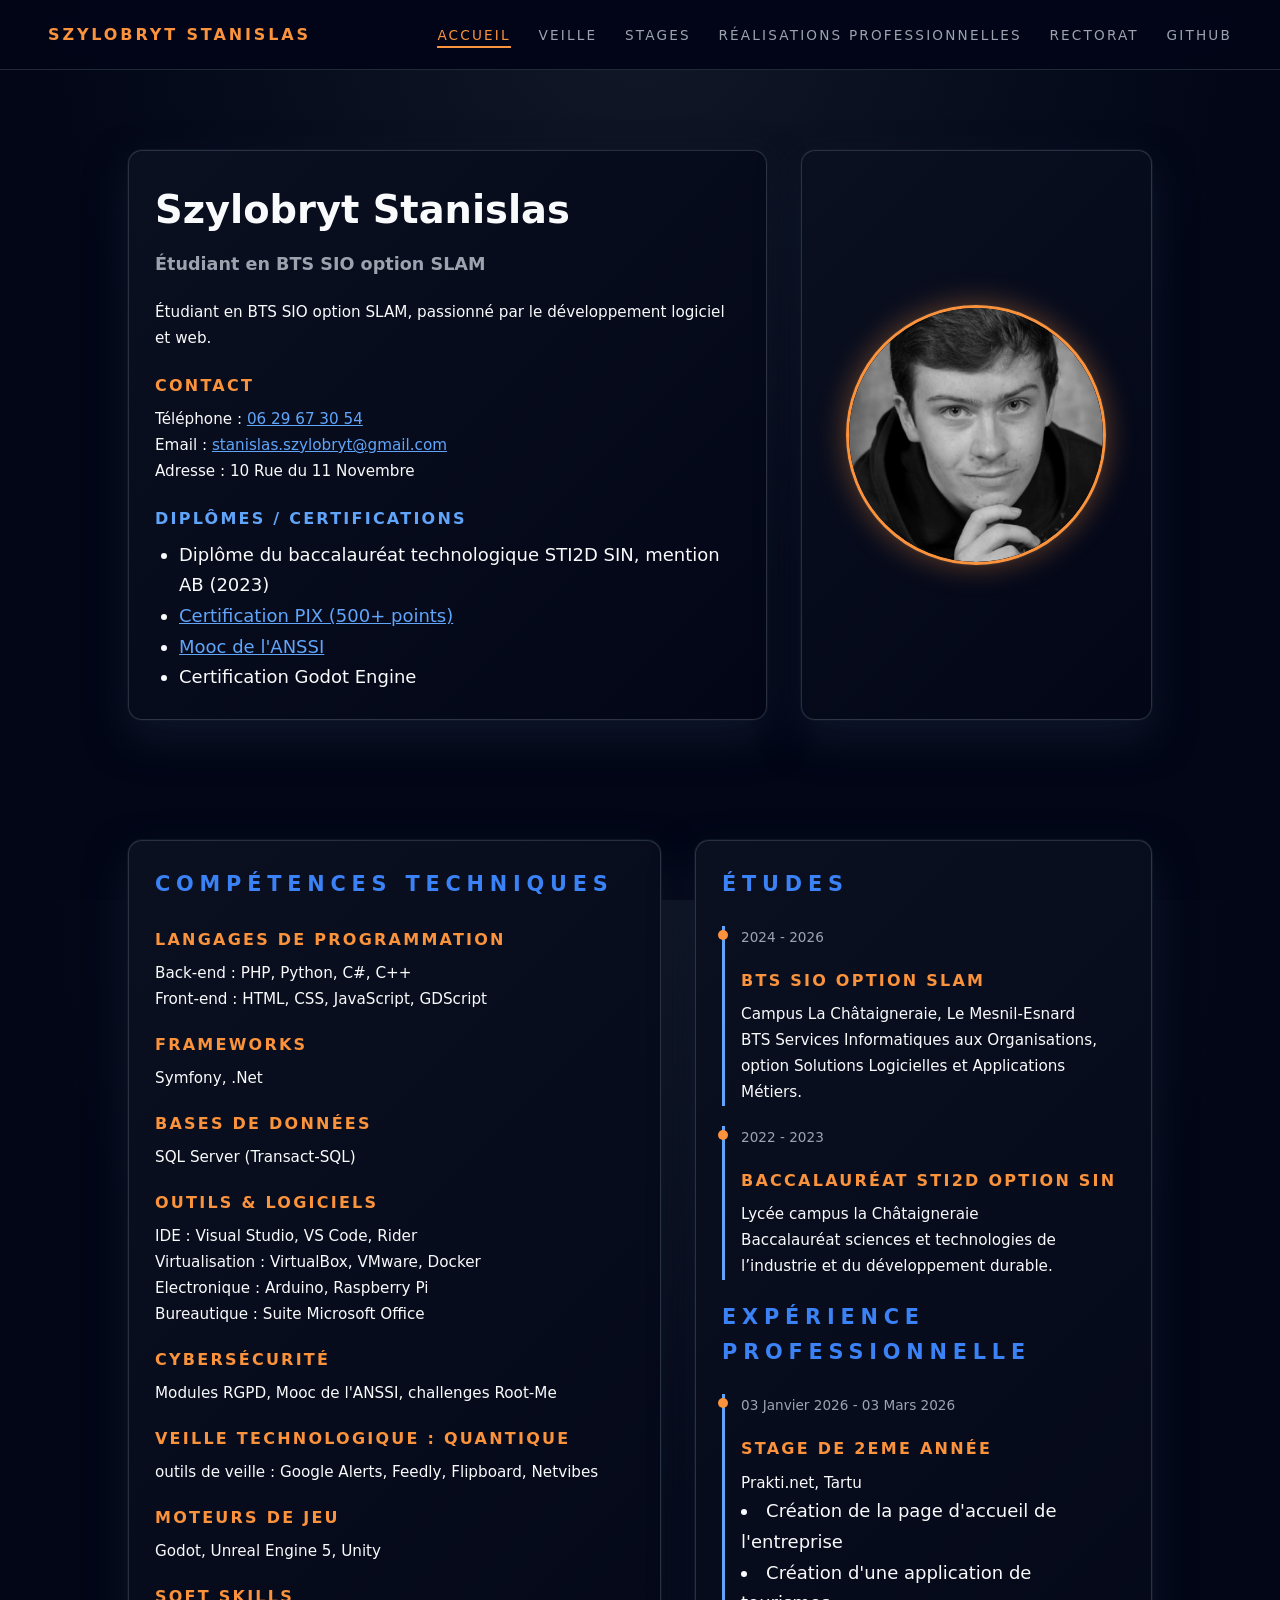
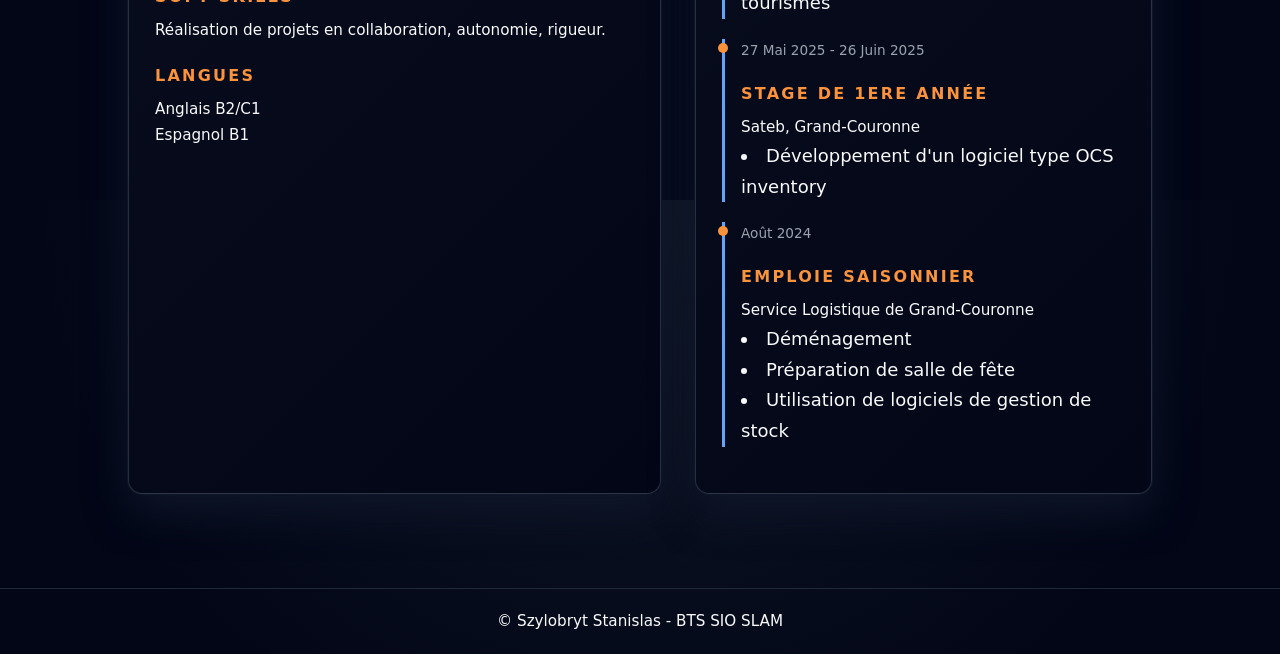
==== index.html @ 809d6f9f "Correction des liens des certif" ====
<!DOCTYPE html>
<html lang="fr">
<head>
    <meta charset="UTF-8">
    <title>Accueil - Portfolio Szylobryt Stanislas</title>
    <meta name="viewport" content="width=device-width, initial-scale=1">
    <link rel="stylesheet" href="css/style.css?v=20260329">
</head>
<body>

<header class="navbar">
    <div class="logo">Szylobryt Stanislas</div>
    <nav>
        <a href="index.html" class="active">Accueil</a>
        <a href="veille.html">Veille</a>
        <a href="stages.html">Stages</a>
        <a href="realisations.html">Réalisations professionnelles</a>
        <a href="rectorat.html">Rectorat</a>
        <a href="https://github.com/stanislassz" target="_blank">GitHub</a>
    </nav>
</header>

<main>

    <section class="section hero">
        <div class="hero-text">
            <h1>Szylobryt Stanislas</h1>
            <h2>Étudiant en BTS SIO option SLAM</h2>
            <p class="profile">
                Étudiant en BTS SIO option SLAM, passionné par le développement logiciel et web.
            </p>

            <div class="contact">
                <h3>Contact</h3>
                <p>Téléphone : <a href="tel:+33629673054">06 29 67 30 54</a></p>
                <p>Email : <a href="mailto:stanislas.szylobryt@gmail.com">stanislas.szylobryt@gmail.com</a></p>
                <p>Adresse : 10 Rue du 11 Novembre</p>
            </div>

            <div class="diplomes">
                <h3>Diplômes / Certifications</h3>
                <ul>
                    <li>Diplôme du baccalauréat technologique STI2D SIN, mention AB (2023)</li>
                    <li><a href="images/certification-pix-20251204.pdf" target="_blank">Certification PIX (500+ points)</a></li>
                    <li><a href="images/attestation_anssi.png" target="_blank">Mooc de l'ANSSI</a></li>
                    <li>Certification Godot Engine</a></li>
                </ul>
            </div>
        </div>

        <div class="hero-photo">
            <div class="photo-placeholder">
                <img src="images/profil_image.jpeg" alt="Photo de profil de Szylobryt Stanislas">
            </div>
        </div>
    </section>

    <section class="section">
        <div class="two-columns">
            <div>
                <h2>Compétences techniques</h2>
                <h3>Langages de programmation</h3>
                <p>Back-end : PHP, Python, C#, C++</p>
                <p>Front-end : HTML, CSS, JavaScript, GDScript</p>

                <h3>Frameworks</h3>
                <p>Symfony, .Net</p>

                <h3>Bases de données</h3>
                <p>SQL Server (Transact-SQL)</p>

                <h3>Outils & Logiciels</h3>
                <p>IDE : Visual Studio, VS Code, Rider</p>
                <p>Virtualisation : VirtualBox, VMware, Docker</p>
                <p>Electronique : Arduino, Raspberry Pi</p>
                <p>Bureautique : Suite Microsoft Office</p>

                <h3>Cybersécurité</h3>
                <p>Modules RGPD, Mooc de l'ANSSI, challenges Root-Me</p>

                <h3>Veille technologique : Quantique</h3>
                <p>outils de veille : Google Alerts, Feedly, Flipboard, Netvibes</p>

                <h3>Moteurs de jeu</h3>
                <p>Godot, Unreal Engine 5, Unity</p>

                <h3>Soft skills</h3>
                <p>Réalisation de projets en collaboration, autonomie, rigueur.</p>

                <h3>Langues</h3>
                <p>Anglais B2/C1</p>
                <p>Espagnol B1</p>
            </div>

            <div>
                <h2>Études</h2>

                <div class="timeline-item">
                    <div class="timeline-date">2024 - 2026</div>
                    <div class="timeline-content">
                        <h3>BTS SIO option SLAM</h3>
                        <p>Campus La Châtaigneraie, Le Mesnil-Esnard</p>
                        <p>BTS Services Informatiques aux Organisations, option Solutions Logicielles et Applications Métiers.</p>
                    </div>
                </div>

                <div class="timeline-item">
                    <div class="timeline-date">2022 - 2023</div>
                    <div class="timeline-content">
                        <h3>Baccalauréat STI2D option SIN</h3>
                        <p>Lycée campus la Châtaigneraie</p>
                        <p>Baccalauréat sciences et technologies de l’industrie et du développement durable.</p>
                    </div>
                </div>

                <h2>Expérience professionnelle</h2>

                <div class="timeline-item">
                    <div class="timeline-date">03 Janvier 2026 - 03 Mars 2026</div>
                    <div class="timeline-content">
                        <h3>Stage de 2eme année</h3>
                        <p>Prakti.net, Tartu</p>
                        <li>Création de la page d'accueil de l'entreprise</li>
                        <li>Création d'une application de tourismes</li>
                    </div>
                </div>

                <div class="timeline-item">
                    <div class="timeline-date">27 Mai 2025 - 26 Juin 2025</div>
                    <div class="timeline-content">
                        <h3>Stage de 1ere année</h3>
                        <p>Sateb, Grand-Couronne</p>
                        <li>Développement d'un logiciel type OCS inventory</li>
                    </div>
                </div>

                <div class="timeline-item">
                    <div class="timeline-date">Août 2024</div>
                    <div class="timeline-content">
                        <h3>Emploie Saisonnier</h3>
                        <p>Service Logistique de Grand-Couronne</p>
                        <li>Déménagement</li>
                        <li>Préparation de salle de fête</li>
                        <li>Utilisation de logiciels de gestion de stock</li>
                    </div>
                </div>
            </div>
        </div>
    </section>

</main>

<footer class="footer">
    <p>© Szylobryt Stanislas - BTS SIO SLAM</p>
</footer>

</body>
</html>
---- css/style.css ----
/* ============ RESET & BASE ============ */

* {
    box-sizing: border-box;
    margin: 0;
    padding: 0;
}

html, body {
    height: 100%;
}

:root {
    /* Fond sombre neutre */
    --bg-main: #060814;
    --bg-panel: #0b1020;
    --border: #1f2937;

    /* Palette : bleu + orange chaud */
    --accent-blue: #3b82f6;
    --accent-blue-soft: #60a5fa;
    --accent-orange: #fb923c;        /* orange chaud principal */
    --accent-orange-soft: #fdba74;   /* orange plus doux */

    --text-main: #f9fafb;
    --text-muted: #9ca3af;
}

body {
    font-family: system-ui, -apple-system, BlinkMacSystemFont, "Segoe UI", sans-serif;
    background: radial-gradient(circle at top, #111827 0, #020617 55%, #020617 100%);
    color: var(--text-main);
    line-height: 1.7;
    font-size: 18px;
}

/* ============ NAVBAR ============ */

.navbar {
    position: fixed;
    top: 0;
    left: 0;
    right: 0;
    height: 70px;
    background: rgba(2, 6, 23, 0.96);
    backdrop-filter: blur(8px);
    border-bottom: 1px solid var(--border);
    display: flex;
    align-items: center;
    justify-content: space-between;
    padding: 0 48px;
    z-index: 100;
}

.logo {
    font-weight: 700;
    letter-spacing: 0.18em;
    text-transform: uppercase;
    font-size: 1rem;
    color: var(--accent-orange);
}

.navbar nav a {
    margin-left: 22px;
    text-decoration: none;
    color: var(--text-muted);
    font-size: 0.85rem;
    text-transform: uppercase;
    letter-spacing: 0.16em;
    padding-bottom: 3px;
    border-bottom: 2px solid transparent;
}

.navbar nav a:hover {
    color: var(--text-main);
    border-bottom-color: var(--accent-blue-soft);
}

.navbar nav a.active {
    color: var(--accent-orange);
    border-bottom-color: var(--accent-orange);
}

/* ============ LAYOUT GÉNÉRAL ============ */

main {
    padding-top: 90px;
}

.section {
    padding: 60px 10vw;
}

/* ============ PANELS / BLOCS ============ */

.panel,
.hero-text,
.hero-photo,
.two-columns > div,
.card {
    background: linear-gradient(135deg, #0b1020 0%, #020617 100%);
    border: 1px solid rgba(148, 163, 184, 0.25);
    border-radius: 14px;
    padding: 26px;
    box-shadow:
        0 18px 40px rgba(15, 23, 42, 0.9),
        0 0 0 1px rgba(15, 23, 42, 0.9);
}

/* ============ TITRES ============ */

.section h2 {
    font-size: 1.3rem;
    margin-bottom: 24px;
    text-transform: uppercase;
    letter-spacing: 0.28em;
    color: var(--accent-blue);
}

.section h3 {
    font-size: 1rem;
    text-transform: uppercase;
    letter-spacing: 0.14em;
    margin-top: 18px;
    margin-bottom: 8px;
    color: var(--accent-orange);
}

/* ============ TEXTE & LIENS ============ */

p {
    font-size: 0.95rem;
    color: var(--text-main);
}

a {
    color: var(--accent-blue-soft);
}

a:hover {
    color: var(--accent-orange-soft);
}

/* ============ HERO (ACCUEIL) ============ */

.hero {
    display: grid;
    grid-template-columns: 2fr 1.1fr;
    gap: 34px;
    align-items: stretch;
}

.hero h1 {
    font-size: 2.4rem;
    margin-bottom: 8px;
}

.hero h2 {
    font-size: 1.1rem;
    margin-bottom: 20px;
    text-transform: none;
    letter-spacing: 0;
    color: var(--text-muted);
}

.profile {
    margin-bottom: 18px;
}

.contact,
.diplomes {
    margin-top: 20px;
}

.contact h3 {
    color: var(--accent-orange);
}

.diplomes h3 {
    color: var(--accent-blue-soft);
}

.diplomes ul {
    list-style: disc;
    margin-left: 24px;
}

/* ============ PHOTO ============ */

.hero-photo {
    display: flex;
    justify-content: center;
    align-items: center;
}

.photo-placeholder {
    width: 260px;
    height: 260px;
    max-width: 260px;
    max-height: 260px;
    aspect-ratio: 1 / 1;
    border-radius: 50%;
    overflow: hidden;
    border: 3px solid var(--accent-orange);
    display: flex;
    align-items: center;
    justify-content: center;
    font-size: 0.8rem;
    text-transform: uppercase;
    color: var(--text-muted);
    box-shadow:
        0 0 30px rgba(251, 146, 60, 0.4),
        0 0 0 1px rgba(15, 23, 42, 1);
}

.photo-placeholder img {
    width: 100%;
    height: 100%;
    border-radius: 50%;
    object-fit: cover;
    display: block;
}

/* ============ LAYOUT 2 COLONNES ============ */

.two-columns {
    display: grid;
    grid-template-columns: 1.4fr 1.2fr;
    gap: 34px;
}

/* ============ COMPÉTENCES ============ */

#competences h3 {
    margin-top: 16px;
}

/* ============ TIMELINE ÉTUDES ============ */

.timeline-item {
    border-left: 3px solid var(--accent-blue-soft);
    padding-left: 16px;
    margin-bottom: 20px;
    position: relative;
}

.timeline-item::before {
    content: "";
    position: absolute;
    left: -7px;
    top: 4px;
    width: 10px;
    height: 10px;
    border-radius: 50%;
    background: var(--accent-orange);
}

.timeline-date {
    font-size: 0.85rem;
    color: var(--text-muted);
    margin-bottom: 4px;
}

/* ============ CARTES (STAGES / RÉALISATIONS) ============ */

.card-list {
    display: grid;
    grid-template-columns: repeat(auto-fit, minmax(280px, 1fr));
    gap: 24px;
    margin-top: 16px;
}

.card h3 {
    margin-bottom: 8px;
    color: var(--accent-blue-soft);
    font-size: 1rem;
}

.card-title-link {
    color: inherit;
    text-decoration: none;
    border-bottom: 1px solid transparent;
}

.card-title-link:hover {
    color: var(--accent-orange-soft);
    border-bottom-color: rgba(251, 146, 60, 0.45);
}

.card-disabled {
    opacity: 0.75;
}

.card-date {
    font-size: 0.85rem;
    color: var(--text-muted);
    margin-bottom: 6px;
}

.card-company {
    font-size: 0.9rem;
    margin-bottom: 8px;
}

.card-desc {
    font-size: 0.95rem;
    margin-bottom: 10px;
}

.card-badge {
    display: inline-block;
    border-radius: 999px;
    border: 1px solid var(--accent-orange);
    color: var(--accent-orange);
    padding: 4px 12px;
    font-size: 0.75rem;
    text-transform: uppercase;
    letter-spacing: 0.14em;
    margin-bottom: 8px;
    background: rgba(251, 146, 60, 0.12);
}

.card-link a {
    text-decoration: none;
    border-bottom: 1px solid var(--accent-blue-soft);
}

/* ============ IMAGES PROJETS ============ */

.placeholder-image {
    width: 100%;
    height: 170px;
    border-radius: 10px;
    border: 1px dashed var(--accent-orange);
    display: flex;
    align-items: center;
    justify-content: center;
    font-size: 0.8rem;
    text-transform: uppercase;
    color: var(--text-muted);
    margin-bottom: 10px;
}

/* ============ REALISATIONS ============ */

.section-intro {
    max-width: 920px;
    margin-bottom: 18px;
    color: var(--text-muted);
}

.realisations-stack {
    display: grid;
    gap: 26px;
    margin-top: 18px;
}

.realisation-card {
    padding: 28px;
}

.realisation-head {
    display: flex;
    align-items: baseline;
    justify-content: space-between;
    gap: 12px;
    flex-wrap: wrap;
}

.realisation-card h4 {
    margin-top: 16px;
    margin-bottom: 8px;
    font-size: 0.84rem;
    text-transform: uppercase;
    letter-spacing: 0.15em;
    color: var(--accent-orange-soft);
}

.competence-tags {
    display: flex;
    flex-wrap: wrap;
    gap: 10px;
    list-style: none;
    margin-top: 6px;
    margin-bottom: 14px;
    padding: 0;
}

.competence-tags li {
    border: 1px solid rgba(96, 165, 250, 0.35);
    background: rgba(96, 165, 250, 0.1);
    color: #dbeafe;
    border-radius: 999px;
    padding: 6px 12px;
    font-size: 0.82rem;
    line-height: 1.4;
}

.image-grid {
    display: grid;
    gap: 14px;
    margin-top: 8px;
}

.image-grid-1 {
    grid-template-columns: 1fr;
}

.image-grid-2 {
    grid-template-columns: 1fr;
}

.image-grid-3 {
    grid-template-columns: 1fr;
}

.shot-slot {
    width: 100%;
    border-radius: 12px;
    border: 1px dashed rgba(251, 146, 60, 0.55);
    background:
        linear-gradient(135deg, rgba(2, 6, 23, 0.55), rgba(15, 23, 42, 0.75)),
        repeating-linear-gradient(
            45deg,
            rgba(148, 163, 184, 0.06) 0,
            rgba(148, 163, 184, 0.06) 12px,
            rgba(148, 163, 184, 0) 12px,
            rgba(148, 163, 184, 0) 24px
        );
    padding: 18px;
    display: flex;
    flex-direction: column;
}

.shot-slot img {
    width: 100%;
    height: calc(100% - 2px);
    object-fit: cover;
    border-radius: 8px;
    display: block;
}

.shot-large {
    min-height: 340px;
}

.shot-wide {
    min-height: 300px;
}

.shot-title {
    font-size: 0.86rem;
    text-transform: uppercase;
    letter-spacing: 0.12em;
    color: var(--accent-orange-soft);
    margin-bottom: 4px;
}

.shot-hint {
    color: var(--text-muted);
    font-size: 0.84rem;
    margin: 0;
}

.stage-detail-card {
    padding: 30px;
}

.stage-detail-card .realisation-head {
    padding-bottom: 18px;
    border-bottom: 1px solid rgba(251, 146, 60, 0.2);
    margin-bottom: 18px;
}

.stage-shots {
    gap: 28px;
}

.stage-shots .shot-wide {
    min-height: 360px;
}

.project-two-pairs {
    grid-template-columns: repeat(2, minmax(0, 1fr));
}

.project-two-pairs .shot-wide {
    min-height: 360px;
}

.project-two-examples {
    grid-template-columns: repeat(2, minmax(0, 1fr));
}

.project-two-examples .shot-wide {
    min-height: 340px;
    padding: 12px;
}

.project-two-examples .shot-slot img {
    max-height: 420px;
    object-fit: contain;
    background: rgba(2, 6, 23, 0.6);
}

.project-two-cards .shot-slot:last-child {
    grid-column: 1 / -1;
    justify-self: center;
    width: min(1100px, 100%);
}

.stage-context-slot {
    min-height: auto;
    justify-content: flex-start;
    gap: 12px;
    padding: 24px 28px;
    background: linear-gradient(135deg, rgba(59, 130, 246, 0.08) 0%, rgba(251, 146, 60, 0.06) 100%) !important;
    border-color: rgba(96, 165, 250, 0.35) !important;
}

.stage-context-slot .shot-title {
    margin-bottom: 12px;
    color: var(--accent-blue-soft);
}

.stage-context-slot .shot-hint {
    font-size: 0.92rem;
    line-height: 1.65;
    margin-bottom: 6px;
}

.stage-context-slot .shot-hint strong {
    color: var(--accent-orange-soft);
    font-weight: 600;
}

.stage-back-link {
    margin-top: 16px;
}

/* ============ VEILLE ============ */

.veille-list {
    margin-top: 12px;
}

.veille-item {
    display: flex;
    gap: 12px;
    align-items: baseline;
    padding: 6px 0;
    border-bottom: 1px dashed var(--border);
}

.veille-date {
    font-size: 0.85rem;
    color: var(--accent-orange);
    min-width: 90px;
}

.veille-title {
    text-decoration: none;
}

/* ============ DÉTAILS PROJETS ============ */

details.details-projet {
    margin-top: 10px;
    border-top: 1px solid var(--border);
    padding-top: 8px;
}

details summary {
    cursor: pointer;
    font-size: 0.9rem;
    color: var(--accent-blue-soft);
}

.details-content h4 {
    margin-top: 10px;
    font-size: 0.85rem;
    text-transform: uppercase;
    letter-spacing: 0.12em;
    color: var(--accent-orange);
}

.details-content ul {
    list-style: disc;
    margin-left: 24px;
}

/* ============ PJ RECTORAT ============ */

.pj-list {
    list-style: none;
    margin-top: 10px;
}

.pj-list li {
    margin-bottom: 6px;
}

/* ============ FOOTER ============ */

.footer {
    padding: 20px 10vw;
    text-align: center;
    font-size: 0.85rem;
    color: var(--text-muted);
    border-top: 1px solid var(--border);
    margin-top: 34px;
}

/* ============ VEILLE - NEWS GRID ============ */

.news-grid {
    display: grid;
    grid-template-columns: 1fr 1fr;
    gap: 34px;
    margin-top: 24px;
}

.news-column h3 {
    margin-bottom: 18px;
    color: var(--accent-orange);
}

.news-card {
    cursor: pointer;
    transition: transform 0.2s ease, box-shadow 0.2s ease, border-color 0.2s ease;
}

.news-card:hover,
.news-card:focus-visible {
    transform: translateY(-3px);
    box-shadow: 0 20px 45px rgba(15, 23, 42, 0.95);
    border-color: rgba(96, 165, 250, 0.55);
    outline: none;
}

.card-header {
    display: flex;
    justify-content: space-between;
    align-items: center;
    margin-bottom: 8px;
}

/* ============ MODAL VEILLE ============ */

body.modal-open {
    overflow: hidden;
}

.modal {
    position: fixed;
    inset: 0;
    z-index: 1000;
    display: none;
    align-items: center;
    justify-content: center;
    padding: 20px;
    background: rgba(6, 8, 20, 0.84);
    backdrop-filter: blur(9px);
}

.modal.is-open {
    display: flex;
    animation: modalOverlayIn 0.24s ease-out;
}

@keyframes modalOverlayIn {
    from { opacity: 0; }
    to { opacity: 1; }
}

@keyframes modalPanelIn {
    from {
        opacity: 0;
        transform: translateY(14px) scale(0.98);
    }
    to {
        opacity: 1;
        transform: translateY(0) scale(1);
    }
}

.modal-content {
    position: relative;
    width: min(760px, 100%);
    max-height: 86vh;
    overflow-y: auto;
    padding: 30px;
    border-radius: 16px;
    border: 1px solid rgba(96, 165, 250, 0.28);
    background:
        radial-gradient(circle at top right, rgba(59, 130, 246, 0.1), transparent 48%),
        linear-gradient(135deg, #0b1020 0%, #030711 100%);
    box-shadow:
        0 24px 70px rgba(2, 6, 23, 0.8),
        0 0 0 1px rgba(15, 23, 42, 0.7);
    animation: modalPanelIn 0.24s ease-out;
}

.modal-topic {
    margin-bottom: 6px;
    color: var(--accent-orange-soft);
    font-size: 0.78rem;
    text-transform: uppercase;
    letter-spacing: 0.17em;
}

.modal-content h3 {
    color: var(--accent-blue-soft);
    margin-bottom: 16px;
    padding-right: 36px;
}

.modal-meta {
    display: grid;
    grid-template-columns: repeat(3, minmax(0, 1fr));
    gap: 10px;
    margin-bottom: 14px;
}

.modal-meta p {
    margin: 0;
    font-size: 0.87rem;
    color: var(--text-muted);
}

.modal-summary {
    margin-top: 8px;
    margin-bottom: 14px;
}

.modal-link {
    display: inline-flex;
    align-items: center;
    gap: 8px;
    padding: 8px 14px;
    border-radius: 999px;
    text-decoration: none;
    border: 1px solid rgba(251, 146, 60, 0.45);
    background: rgba(251, 146, 60, 0.12);
    color: var(--accent-orange-soft);
}

.modal-link:hover {
    border-color: var(--accent-orange);
    color: var(--text-main);
}

.close {
    position: absolute;
    right: 14px;
    top: 12px;
    width: 34px;
    height: 34px;
    border: 0;
    border-radius: 10px;
    background: rgba(148, 163, 184, 0.12);
    color: var(--text-muted);
    font-size: 1.5rem;
    line-height: 1;
    cursor: pointer;
}

.close:hover,
.close:focus-visible {
    background: rgba(251, 146, 60, 0.18);
    color: var(--accent-orange);
    outline: none;
}

/* ============ RESPONSIVE ============ */

@media (max-width: 900px) {
    .navbar {
        padding: 0 18px;
    }

    .navbar nav a {
        margin-left: 12px;
        font-size: 0.75rem;
    }

    .hero {
        grid-template-columns: 1fr;
    }

    .two-columns {
        grid-template-columns: 1fr;
    }

    .hero-photo {
        order: -1;
        margin-bottom: 18px;
    }

    .photo-placeholder {
        width: 210px;
        height: 210px;
        max-width: 210px;
        max-height: 210px;
    }

    .section {
        padding: 40px 6vw;
    }

    .news-grid {
        grid-template-columns: 1fr;
        gap: 24px;
    }

    .modal-content {
        padding: 22px;
    }

    .modal-meta {
        grid-template-columns: 1fr;
        gap: 6px;
    }

    .realisation-card {
        padding: 20px;
    }

    .shot-large,
    .shot-wide {
        min-height: 220px;
    }

    .project-two-pairs {
        grid-template-columns: 1fr;
    }

    .project-two-examples {
        grid-template-columns: 1fr;
    }
}
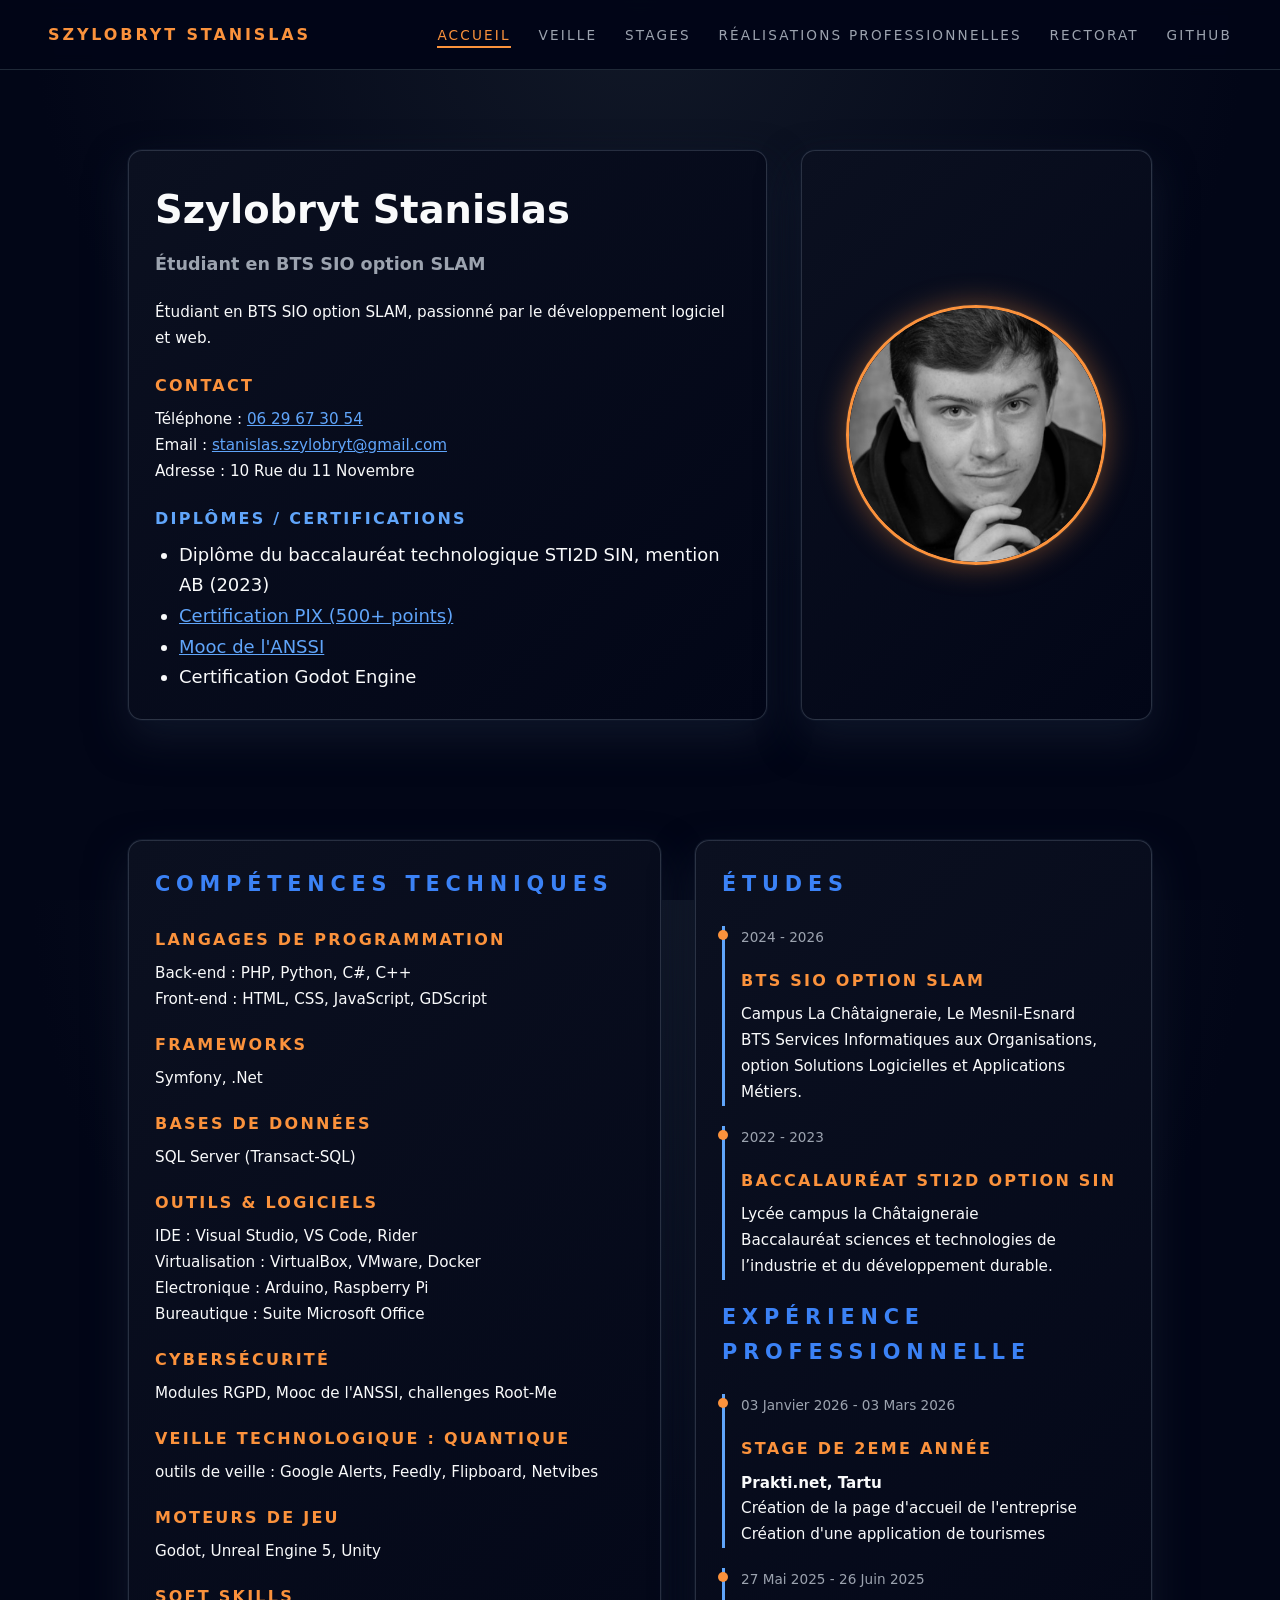
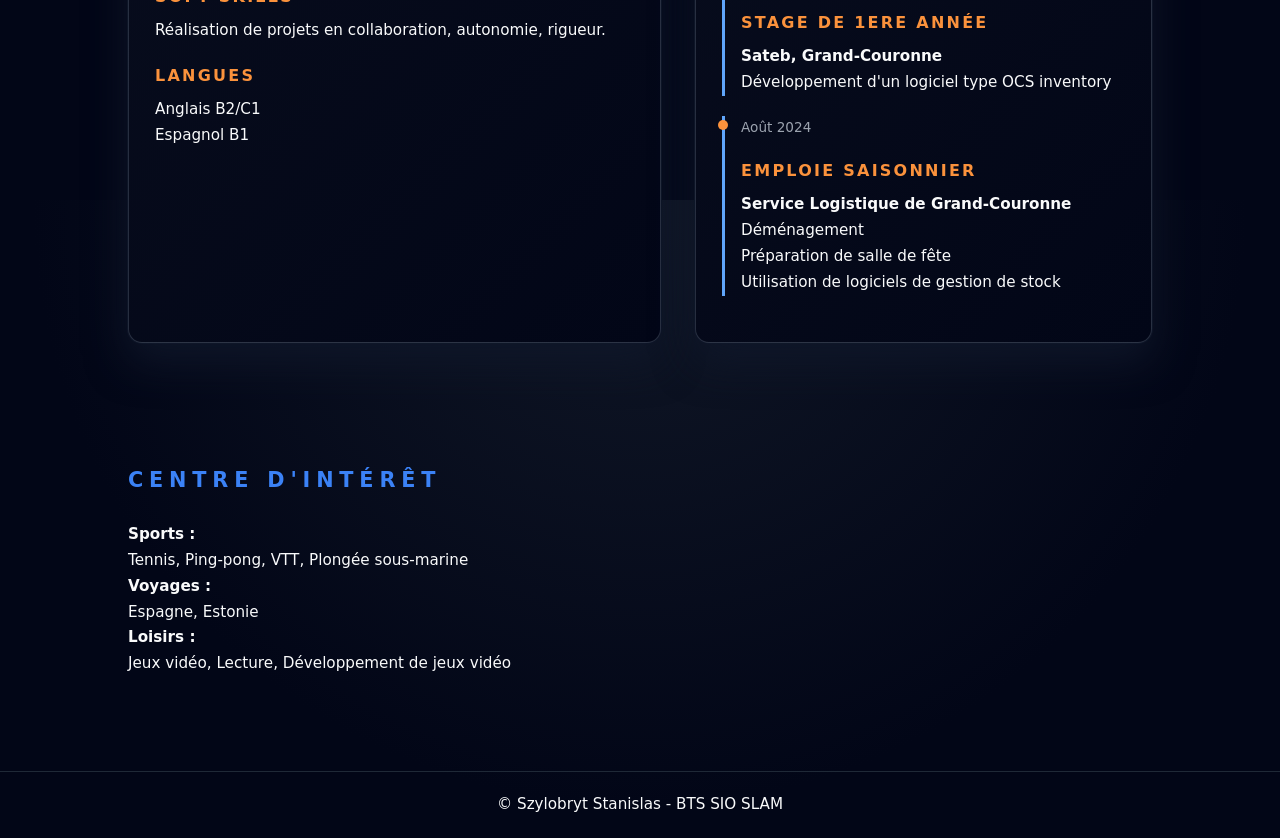
==== commit 1db06a7c: "Ajout d'info supp sur la page principale" ====
--- a/index.html
+++ b/index.html
@@ -119,9 +119,9 @@
                     <div class="timeline-date">03 Janvier 2026 - 03 Mars 2026</div>
                     <div class="timeline-content">
                         <h3>Stage de 2eme année</h3>
-                        <p>Prakti.net, Tartu</p>
-                        <li>Création de la page d'accueil de l'entreprise</li>
-                        <li>Création d'une application de tourismes</li>
+                        <p><b>Prakti.net, Tartu</b></p>
+                        <p>Création de la page d'accueil de l'entreprise</p>
+                        <p>Création d'une application de tourismes</p>
                     </div>
                 </div>
 
@@ -129,8 +129,8 @@
                     <div class="timeline-date">27 Mai 2025 - 26 Juin 2025</div>
                     <div class="timeline-content">
                         <h3>Stage de 1ere année</h3>
-                        <p>Sateb, Grand-Couronne</p>
-                        <li>Développement d'un logiciel type OCS inventory</li>
+                        <p><b>Sateb, Grand-Couronne</b></p>
+                        <p>Développement d'un logiciel type OCS inventory</p>
                     </div>
                 </div>
 
@@ -138,13 +138,27 @@
                     <div class="timeline-date">Août 2024</div>
                     <div class="timeline-content">
                         <h3>Emploie Saisonnier</h3>
-                        <p>Service Logistique de Grand-Couronne</p>
-                        <li>Déménagement</li>
-                        <li>Préparation de salle de fête</li>
-                        <li>Utilisation de logiciels de gestion de stock</li>
+                        <p><b>Service Logistique de Grand-Couronne</b></p>
+                        <p>Déménagement</p>
+                        <p>Préparation de salle de fête</p>
+                        <p>Utilisation de logiciels de gestion de stock</p>
                     </div>
                 </div>
             </div>
+        </div>
+    </section>
+
+    <section class="section">
+        <div class="one-column">
+            <h2>Centre d'intérêt</h2>
+            <p><b>Sports :</b></p>
+            <p>Tennis, Ping-pong, VTT, Plongée sous-marine</p>
+
+            <p><b>Voyages :</b></p>
+            <p>Espagne, Estonie</p>
+
+            <p><b>Loisirs :</b></p>
+            <p>Jeux vidéo, Lecture, Développement de jeux vidéo</p>
         </div>
     </section>
 
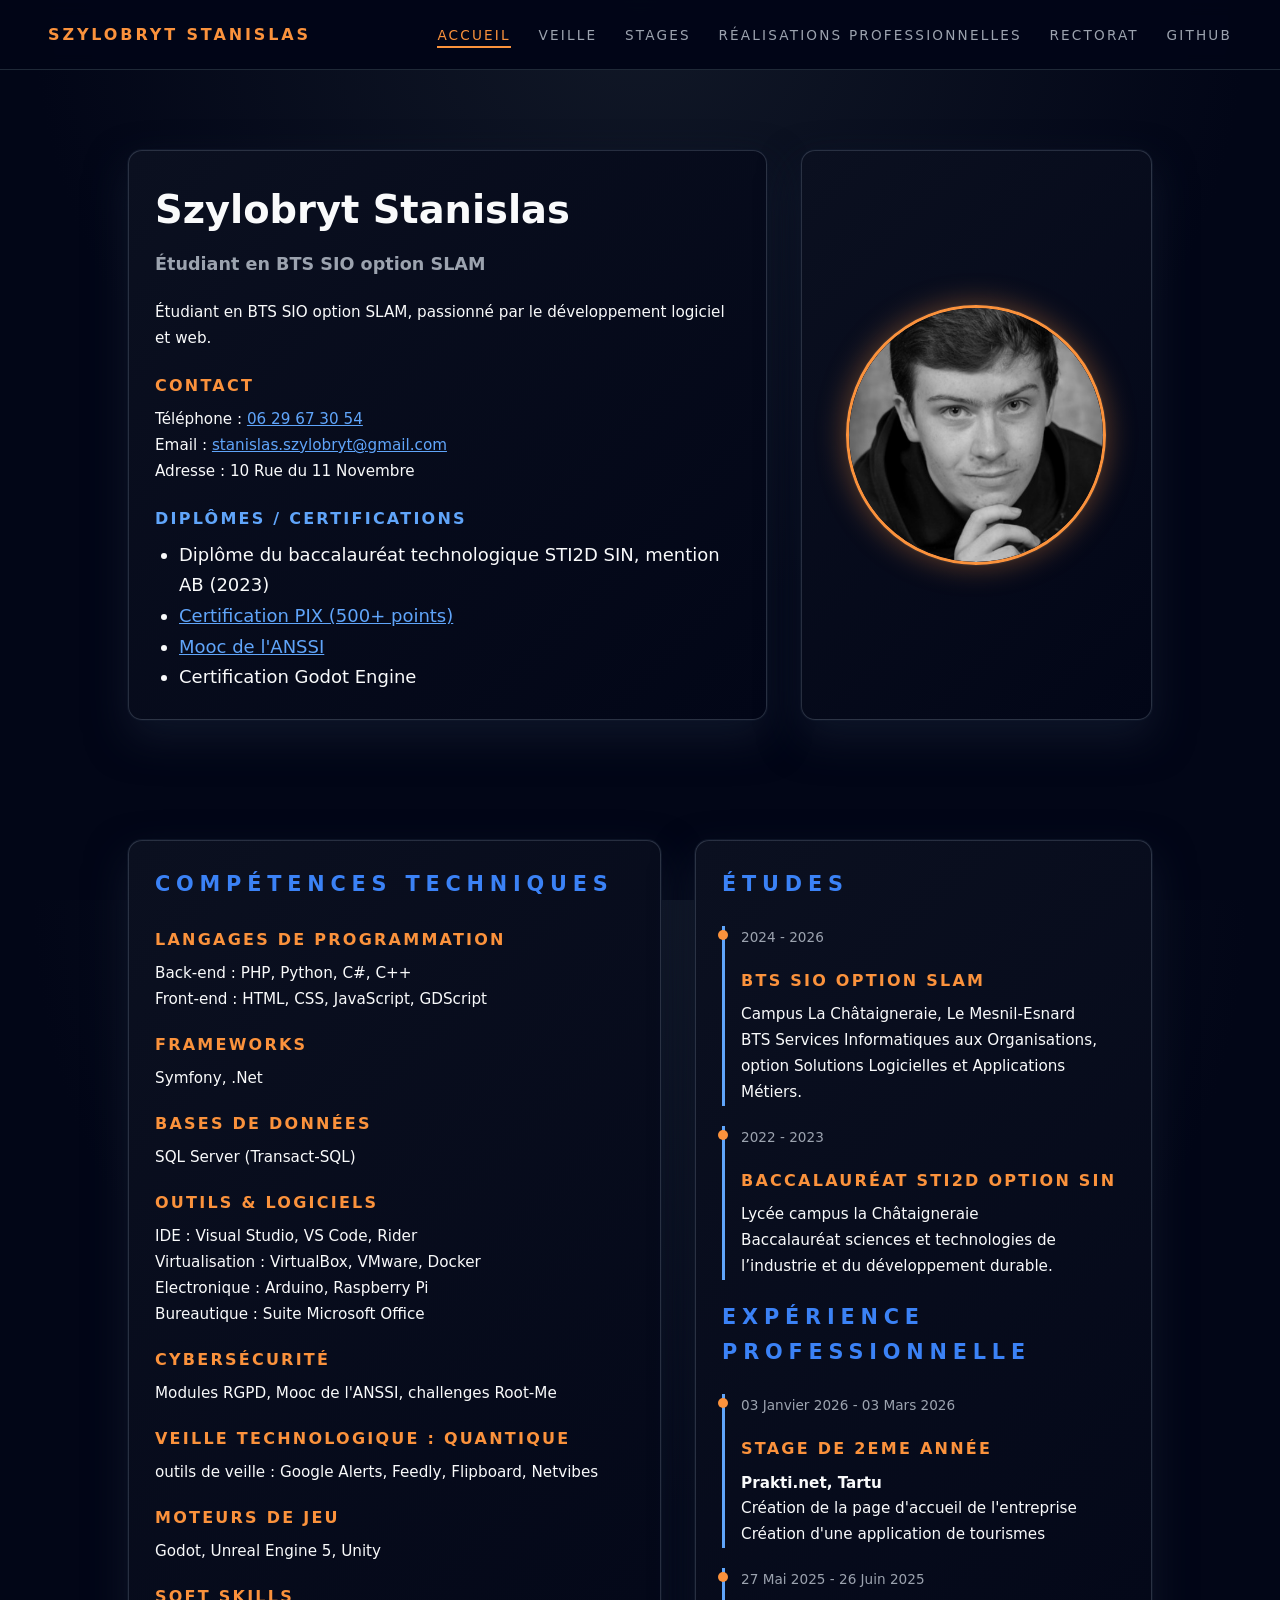
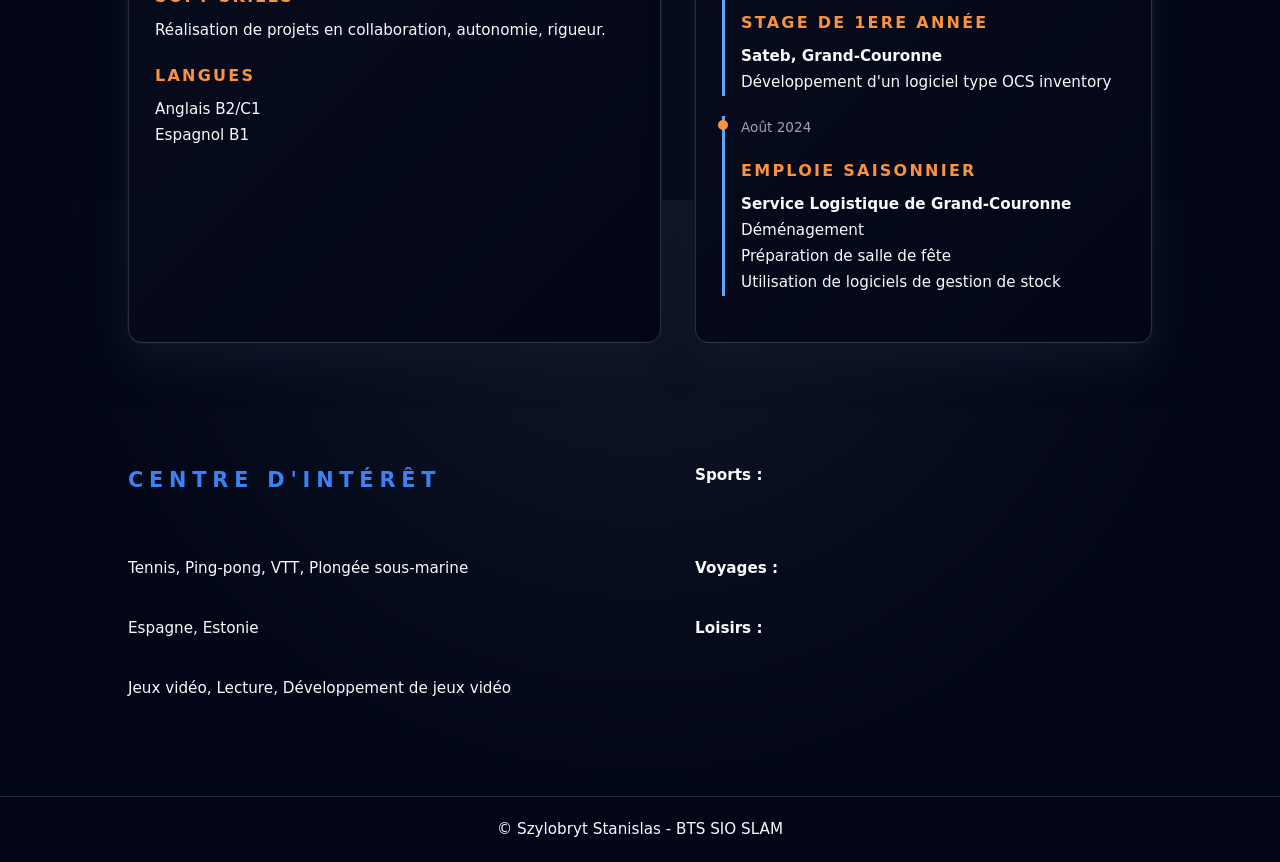
==== commit add50195: "Ajout d'info supp sur la page principale" ====
--- a/index.html
+++ b/index.html
@@ -149,7 +149,7 @@
     </section>
 
     <section class="section">
-        <div class="one-column">
+        <div class="two-columns">
             <h2>Centre d'intérêt</h2>
             <p><b>Sports :</b></p>
             <p>Tennis, Ping-pong, VTT, Plongée sous-marine</p>
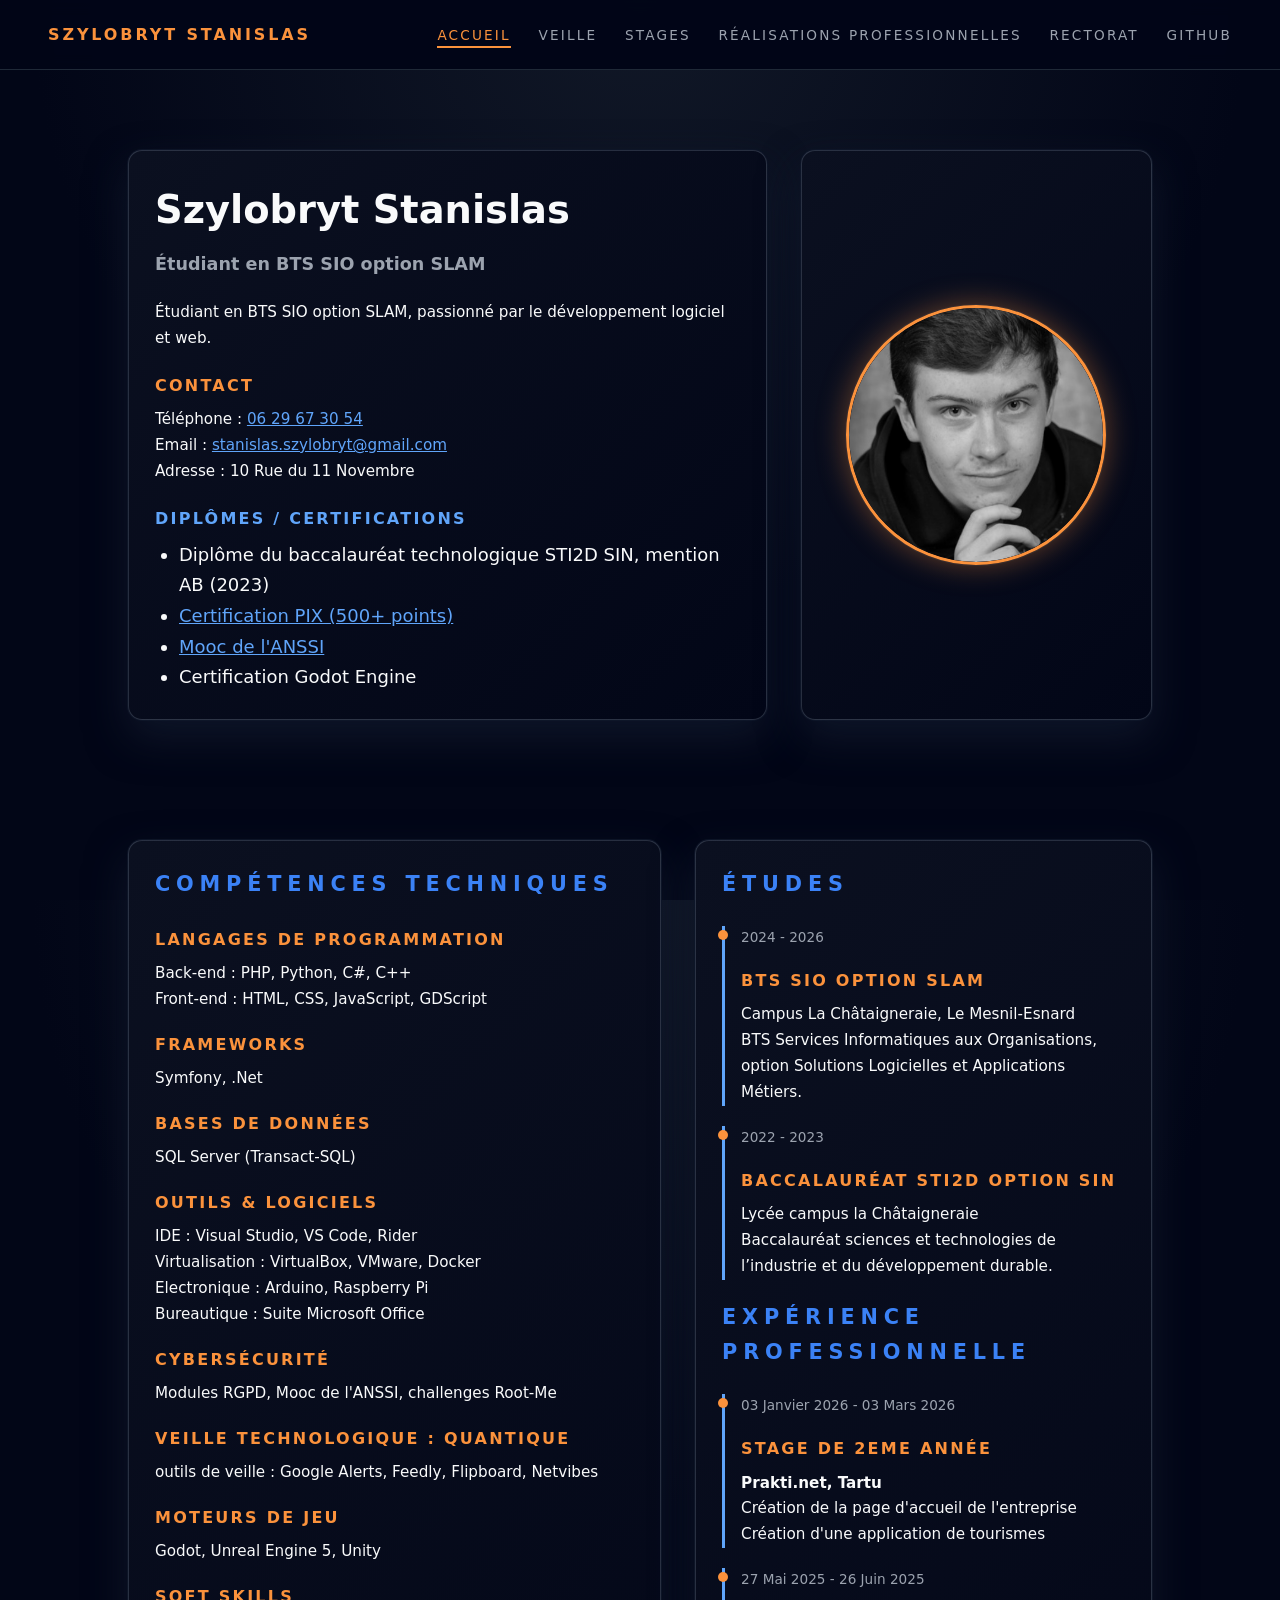
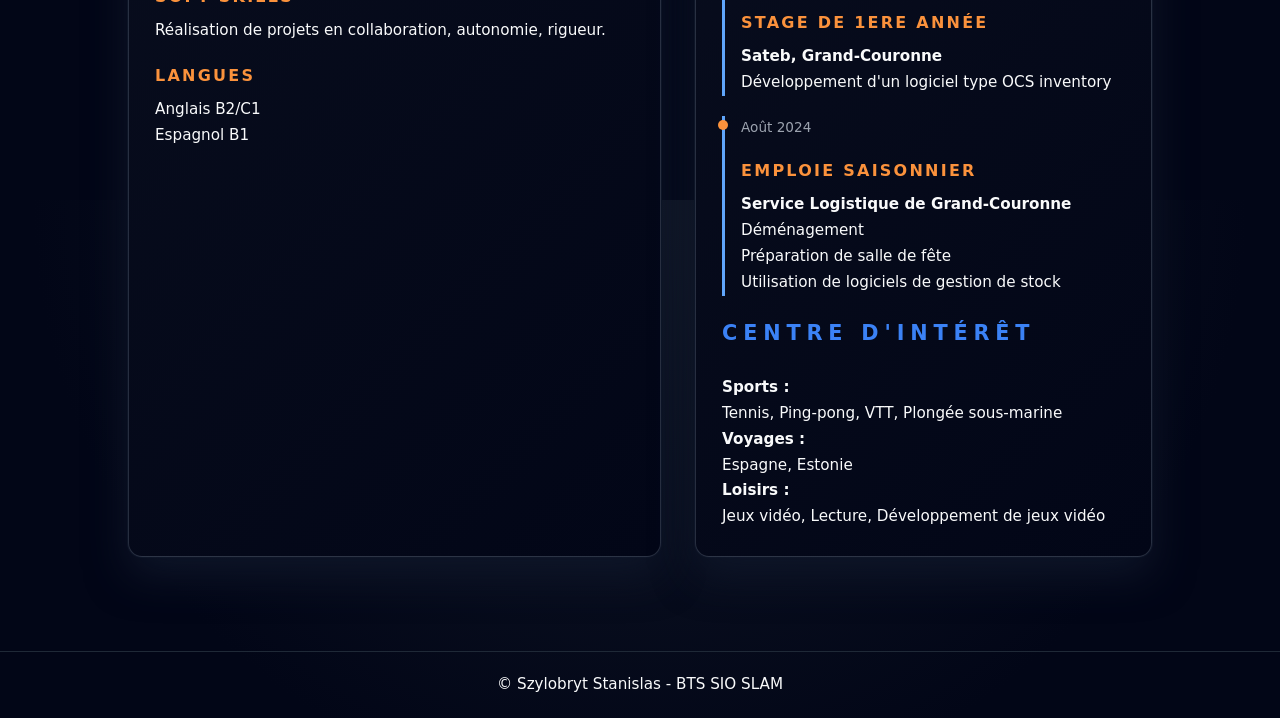
==== commit 1f1a54ea: "Ajout d'info supp sur la page principale" ====
--- a/index.html
+++ b/index.html
@@ -144,21 +144,19 @@
                         <p>Utilisation de logiciels de gestion de stock</p>
                     </div>
                 </div>
+
+                <div>
+                    <h2>Centre d'intérêt</h2>
+                    <p><b>Sports :</b></p>
+                    <p>Tennis, Ping-pong, VTT, Plongée sous-marine</p>
+
+                    <p><b>Voyages :</b></p>
+                    <p>Espagne, Estonie</p>
+
+                    <p><b>Loisirs :</b></p>
+                    <p>Jeux vidéo, Lecture, Développement de jeux vidéo</p>
+                </div>
             </div>
-        </div>
-    </section>
-
-    <section class="section">
-        <div class="two-columns">
-            <h2>Centre d'intérêt</h2>
-            <p><b>Sports :</b></p>
-            <p>Tennis, Ping-pong, VTT, Plongée sous-marine</p>
-
-            <p><b>Voyages :</b></p>
-            <p>Espagne, Estonie</p>
-
-            <p><b>Loisirs :</b></p>
-            <p>Jeux vidéo, Lecture, Développement de jeux vidéo</p>
         </div>
     </section>
 
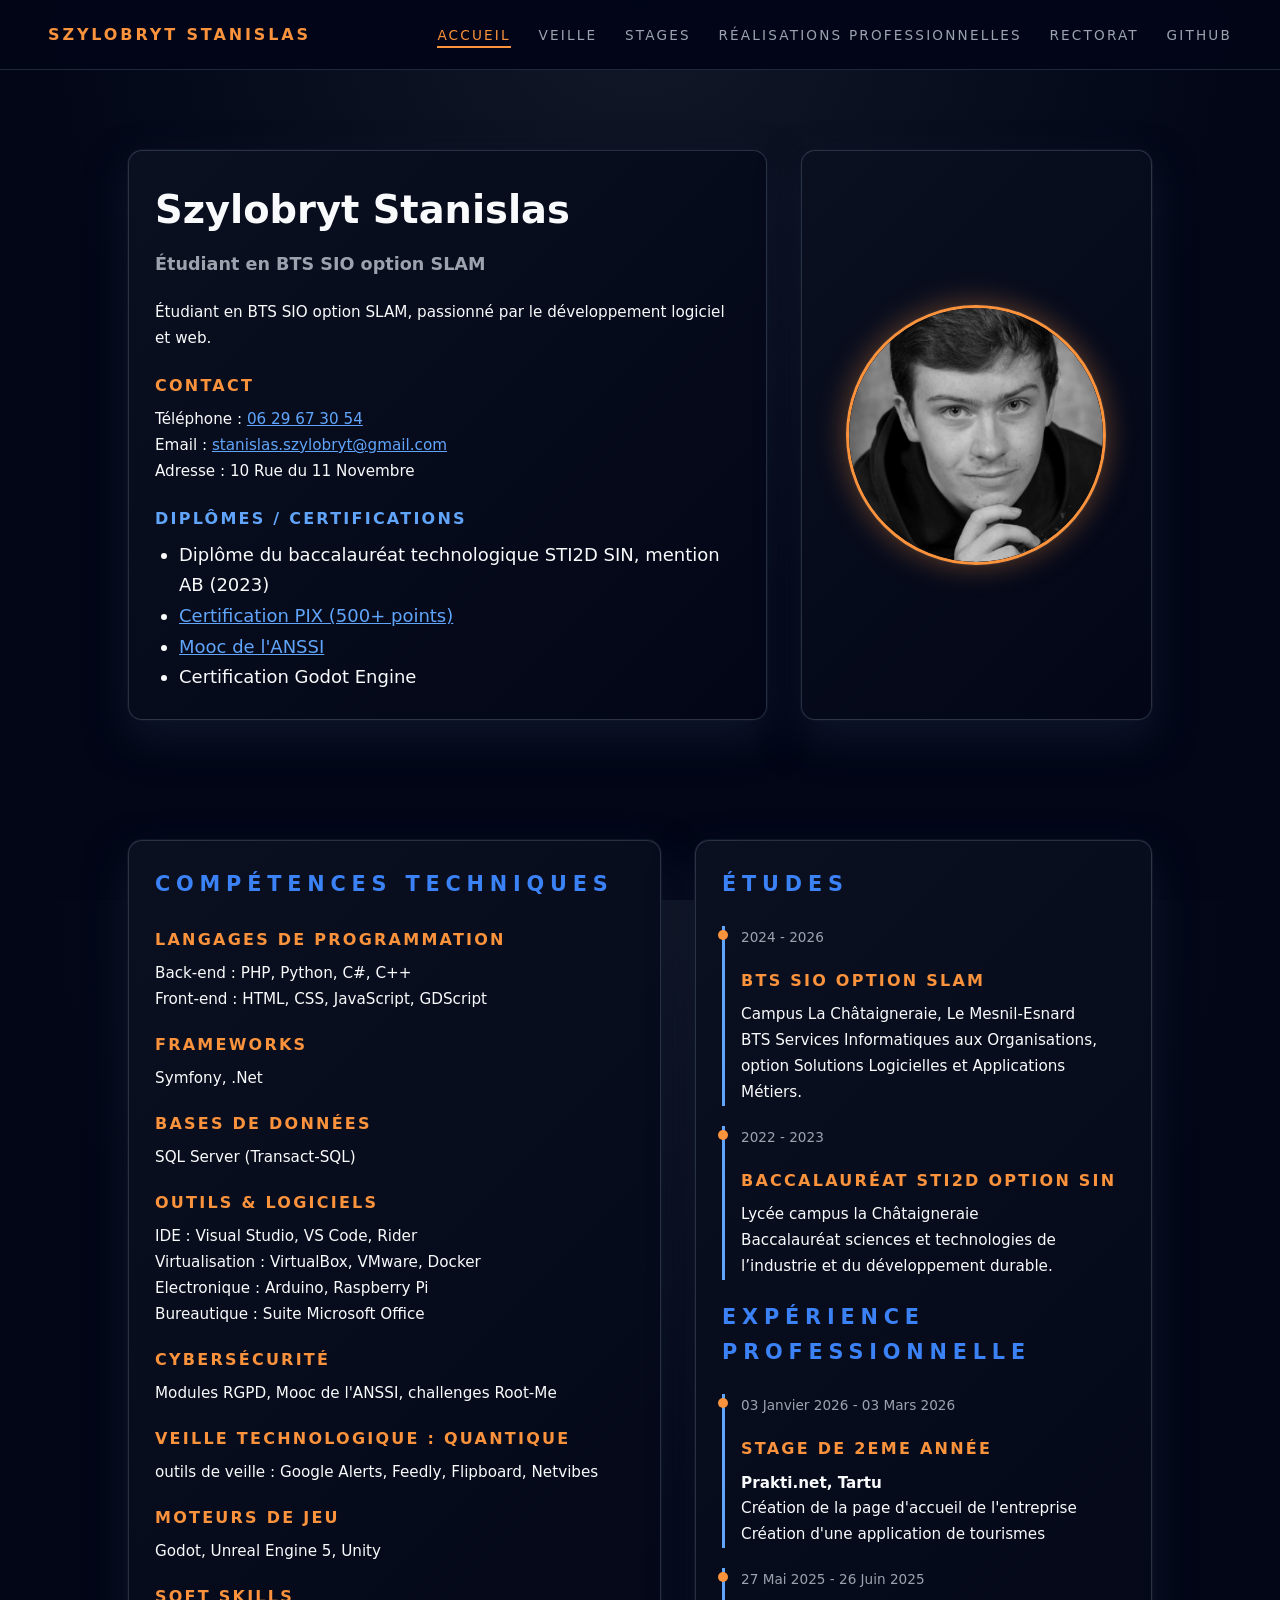
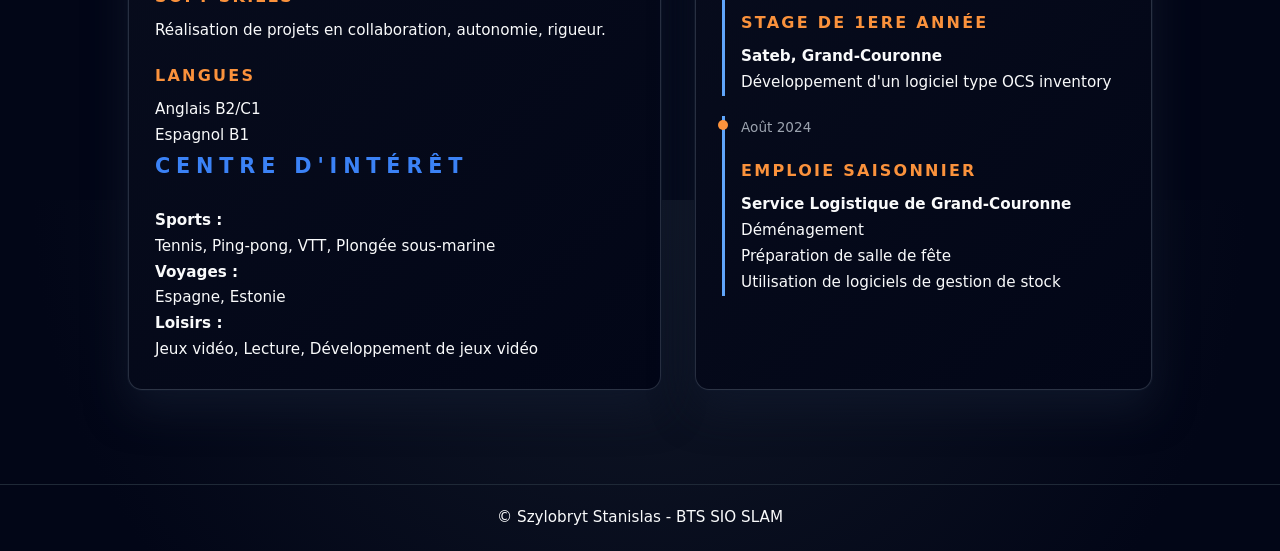
==== commit 1c79c354: "Ajout d'info supp sur la page principale" ====
--- a/index.html
+++ b/index.html
@@ -90,6 +90,17 @@
                 <h3>Langues</h3>
                 <p>Anglais B2/C1</p>
                 <p>Espagnol B1</p>
+
+                <h2>Centre d'intérêt</h2>
+                <p><b>Sports :</b></p>
+                <p>Tennis, Ping-pong, VTT, Plongée sous-marine</p>
+
+                <p><b>Voyages :</b></p>
+                <p>Espagne, Estonie</p>
+
+                <p><b>Loisirs :</b></p>
+                <p>Jeux vidéo, Lecture, Développement de jeux vidéo</p>
+
             </div>
 
             <div>
@@ -144,18 +155,6 @@
                         <p>Utilisation de logiciels de gestion de stock</p>
                     </div>
                 </div>
-
-                <div>
-                    <h2>Centre d'intérêt</h2>
-                    <p><b>Sports :</b></p>
-                    <p>Tennis, Ping-pong, VTT, Plongée sous-marine</p>
-
-                    <p><b>Voyages :</b></p>
-                    <p>Espagne, Estonie</p>
-
-                    <p><b>Loisirs :</b></p>
-                    <p>Jeux vidéo, Lecture, Développement de jeux vidéo</p>
-                </div>
             </div>
         </div>
     </section>
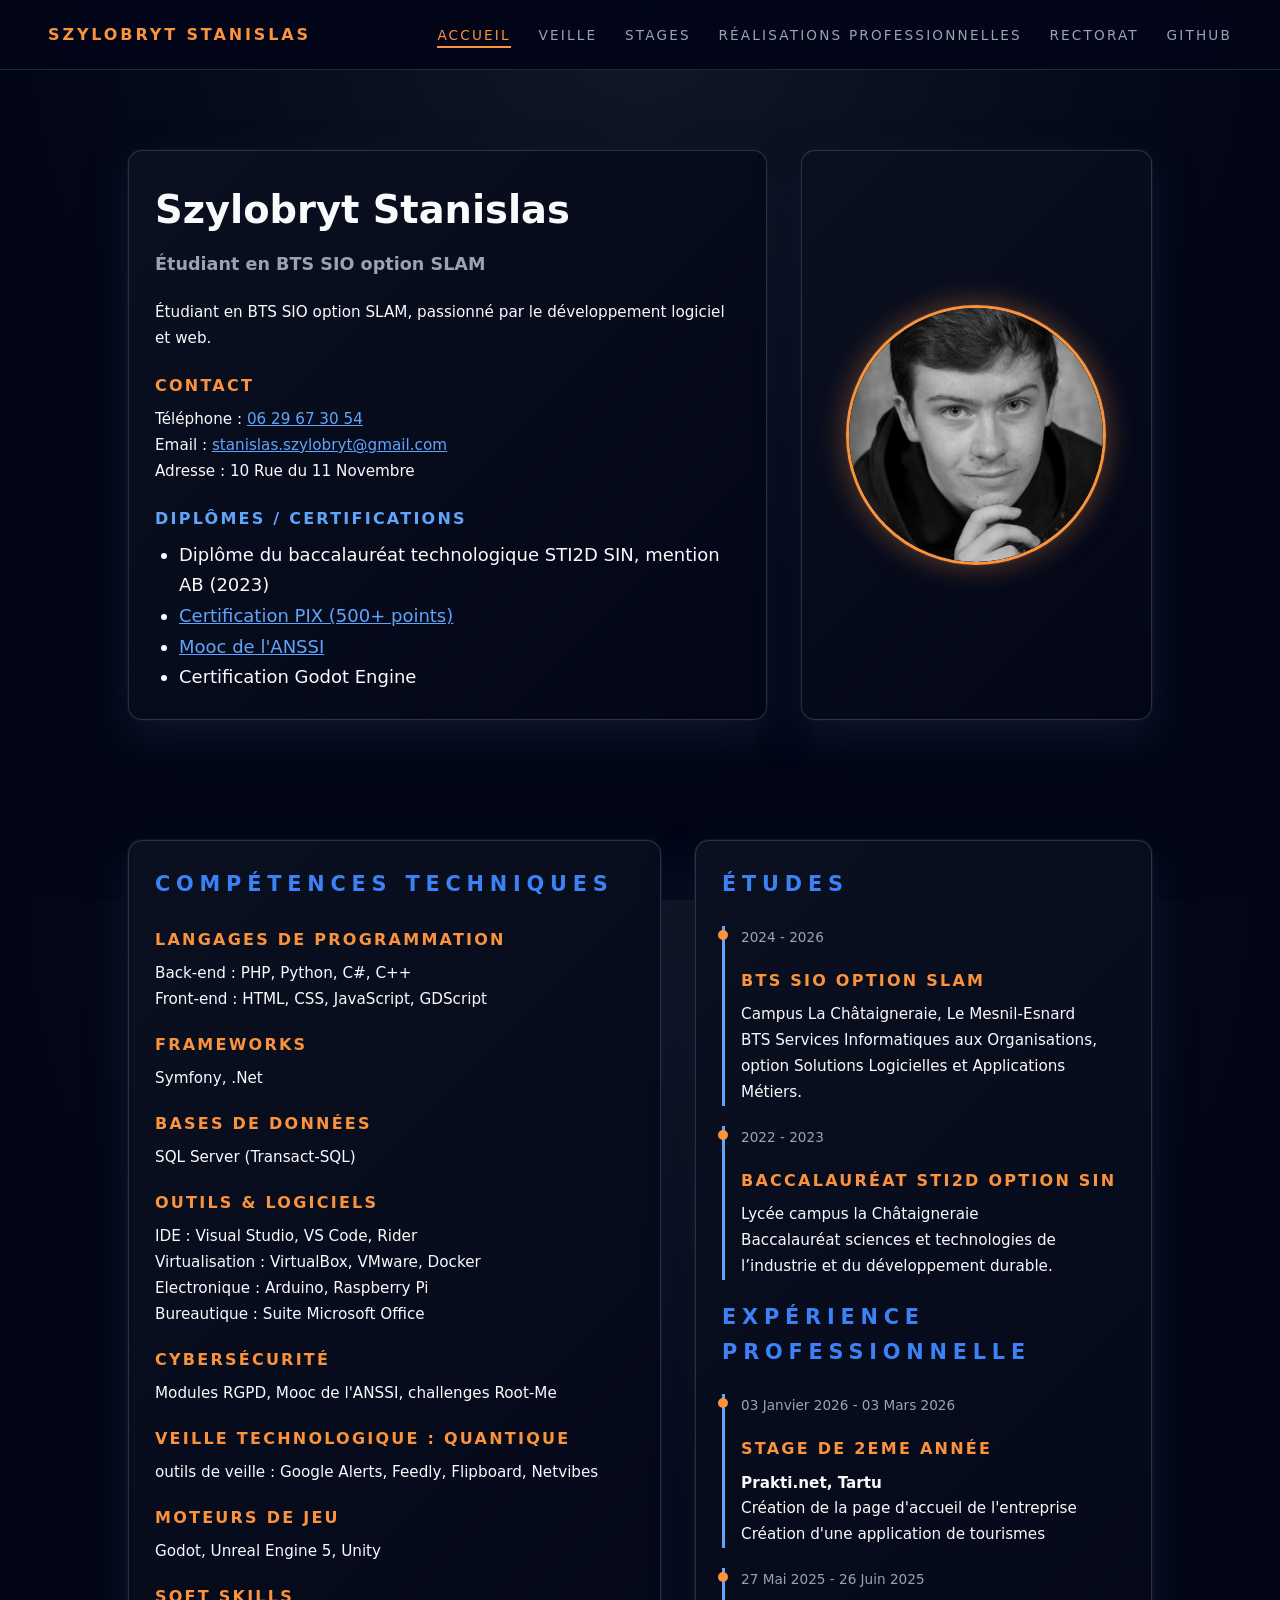
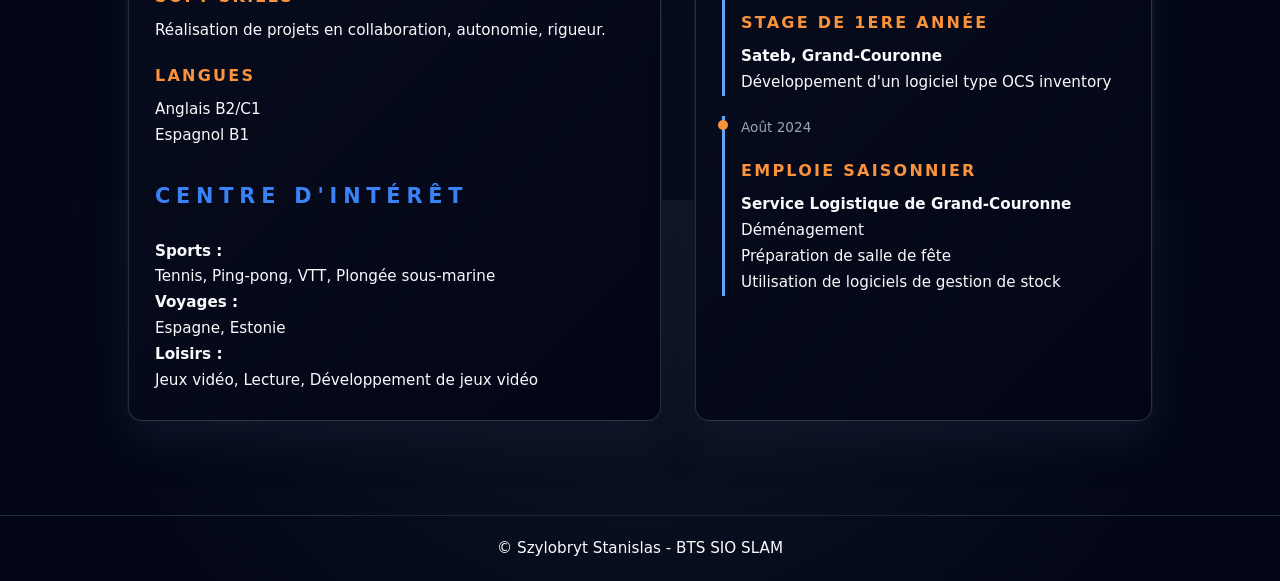
==== commit fe0c416a: "Mise à jour de la page veille" ====
--- a/index.html
+++ b/index.html
@@ -91,6 +91,8 @@
                 <p>Anglais B2/C1</p>
                 <p>Espagnol B1</p>
 
+                <br>
+
                 <h2>Centre d'intérêt</h2>
                 <p><b>Sports :</b></p>
                 <p>Tennis, Ping-pong, VTT, Plongée sous-marine</p>
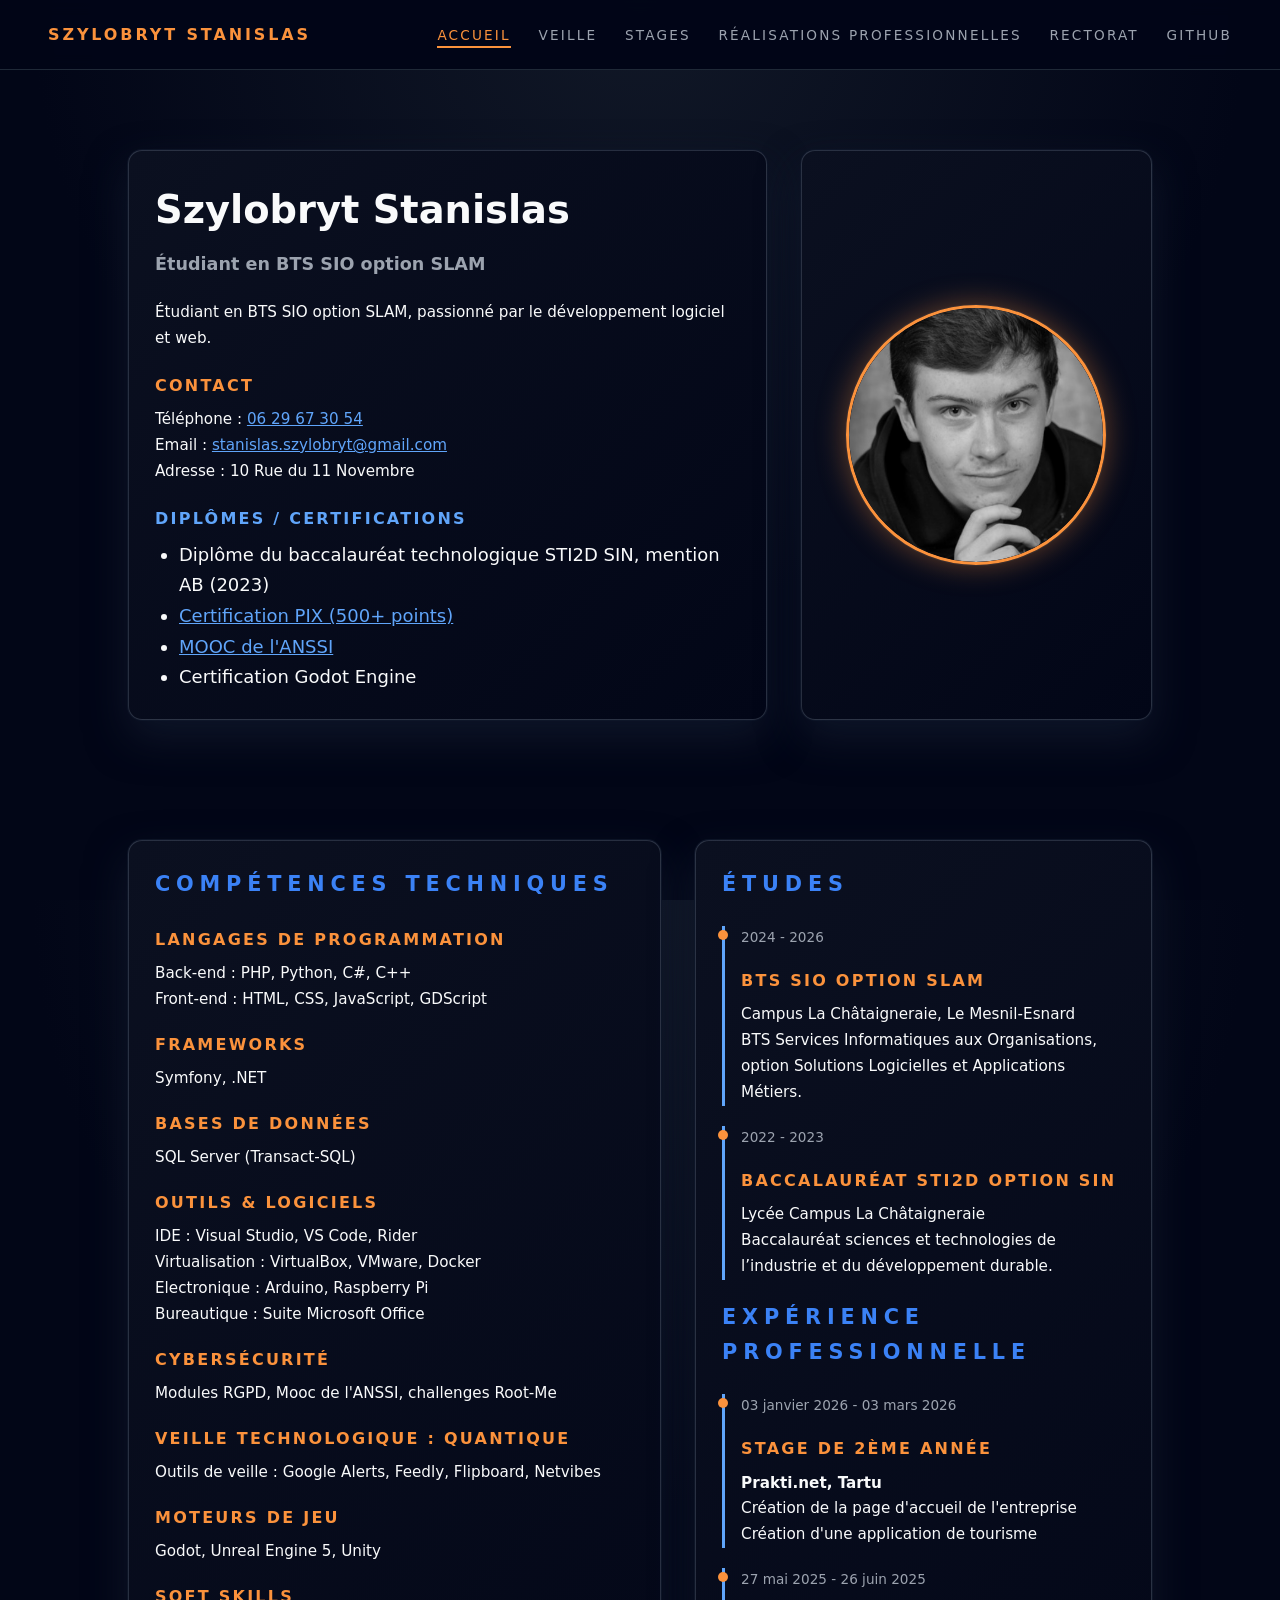
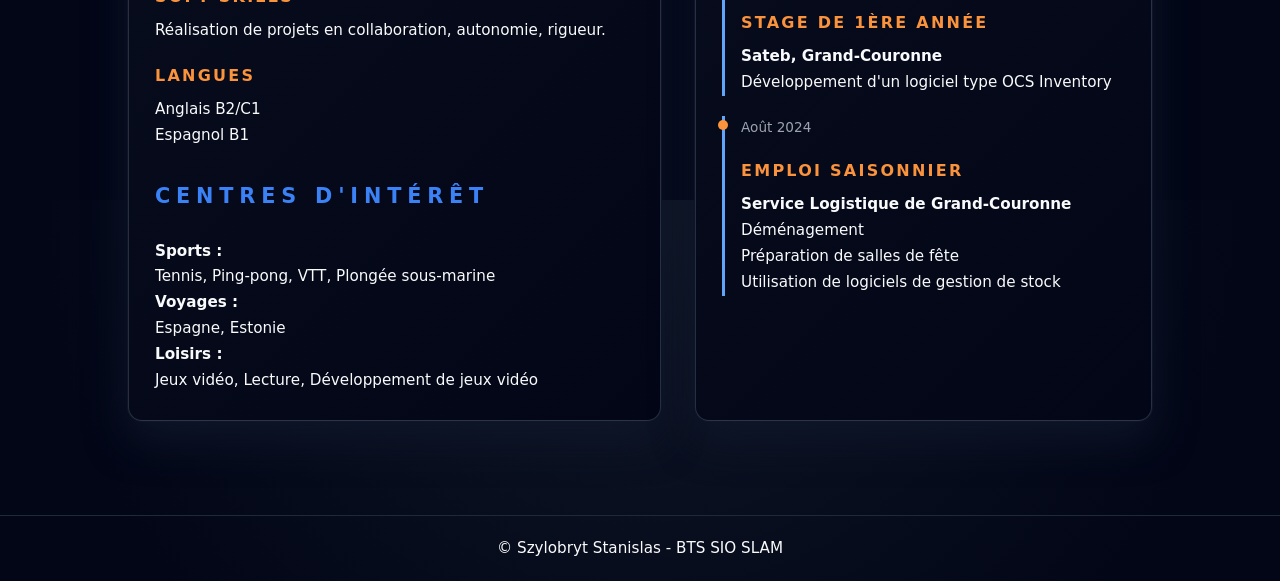
==== commit 0efaba92: "Correction orthographes" ====
--- a/index.html
+++ b/index.html
@@ -42,8 +42,8 @@
                 <ul>
                     <li>Diplôme du baccalauréat technologique STI2D SIN, mention AB (2023)</li>
                     <li><a href="images/certification-pix-20251204.pdf" target="_blank">Certification PIX (500+ points)</a></li>
-                    <li><a href="images/attestation_anssi.png" target="_blank">Mooc de l'ANSSI</a></li>
-                    <li>Certification Godot Engine</a></li>
+                    <li><a href="images/attestation_anssi.png" target="_blank">MOOC de l'ANSSI</a></li>
+                    <li>Certification Godot Engine</li>
                 </ul>
             </div>
         </div>
@@ -64,7 +64,7 @@
                 <p>Front-end : HTML, CSS, JavaScript, GDScript</p>
 
                 <h3>Frameworks</h3>
-                <p>Symfony, .Net</p>
+                <p>Symfony, .NET</p>
 
                 <h3>Bases de données</h3>
                 <p>SQL Server (Transact-SQL)</p>
@@ -79,7 +79,7 @@
                 <p>Modules RGPD, Mooc de l'ANSSI, challenges Root-Me</p>
 
                 <h3>Veille technologique : Quantique</h3>
-                <p>outils de veille : Google Alerts, Feedly, Flipboard, Netvibes</p>
+                <p>Outils de veille : Google Alerts, Feedly, Flipboard, Netvibes</p>
 
                 <h3>Moteurs de jeu</h3>
                 <p>Godot, Unreal Engine 5, Unity</p>
@@ -93,7 +93,7 @@
 
                 <br>
 
-                <h2>Centre d'intérêt</h2>
+                <h2>Centres d'intérêt</h2>
                 <p><b>Sports :</b></p>
                 <p>Tennis, Ping-pong, VTT, Plongée sous-marine</p>
 
@@ -121,7 +121,7 @@
                     <div class="timeline-date">2022 - 2023</div>
                     <div class="timeline-content">
                         <h3>Baccalauréat STI2D option SIN</h3>
-                        <p>Lycée campus la Châtaigneraie</p>
+                        <p>Lycée Campus La Châtaigneraie</p>
                         <p>Baccalauréat sciences et technologies de l’industrie et du développement durable.</p>
                     </div>
                 </div>
@@ -129,31 +129,31 @@
                 <h2>Expérience professionnelle</h2>
 
                 <div class="timeline-item">
-                    <div class="timeline-date">03 Janvier 2026 - 03 Mars 2026</div>
+                    <div class="timeline-date">03 janvier 2026 - 03 mars 2026</div>
                     <div class="timeline-content">
-                        <h3>Stage de 2eme année</h3>
+                        <h3>Stage de 2ème année</h3>
                         <p><b>Prakti.net, Tartu</b></p>
                         <p>Création de la page d'accueil de l'entreprise</p>
-                        <p>Création d'une application de tourismes</p>
+                        <p>Création d'une application de tourisme</p>
                     </div>
                 </div>
 
                 <div class="timeline-item">
-                    <div class="timeline-date">27 Mai 2025 - 26 Juin 2025</div>
+                    <div class="timeline-date">27 mai 2025 - 26 juin 2025</div>
                     <div class="timeline-content">
-                        <h3>Stage de 1ere année</h3>
+                        <h3>Stage de 1ère année</h3>
                         <p><b>Sateb, Grand-Couronne</b></p>
-                        <p>Développement d'un logiciel type OCS inventory</p>
+                        <p>Développement d'un logiciel type OCS Inventory</p>
                     </div>
                 </div>
 
                 <div class="timeline-item">
                     <div class="timeline-date">Août 2024</div>
                     <div class="timeline-content">
-                        <h3>Emploie Saisonnier</h3>
+                        <h3>Emploi saisonnier</h3>
                         <p><b>Service Logistique de Grand-Couronne</b></p>
                         <p>Déménagement</p>
-                        <p>Préparation de salle de fête</p>
+                        <p>Préparation de salles de fête</p>
                         <p>Utilisation de logiciels de gestion de stock</p>
                     </div>
                 </div>
